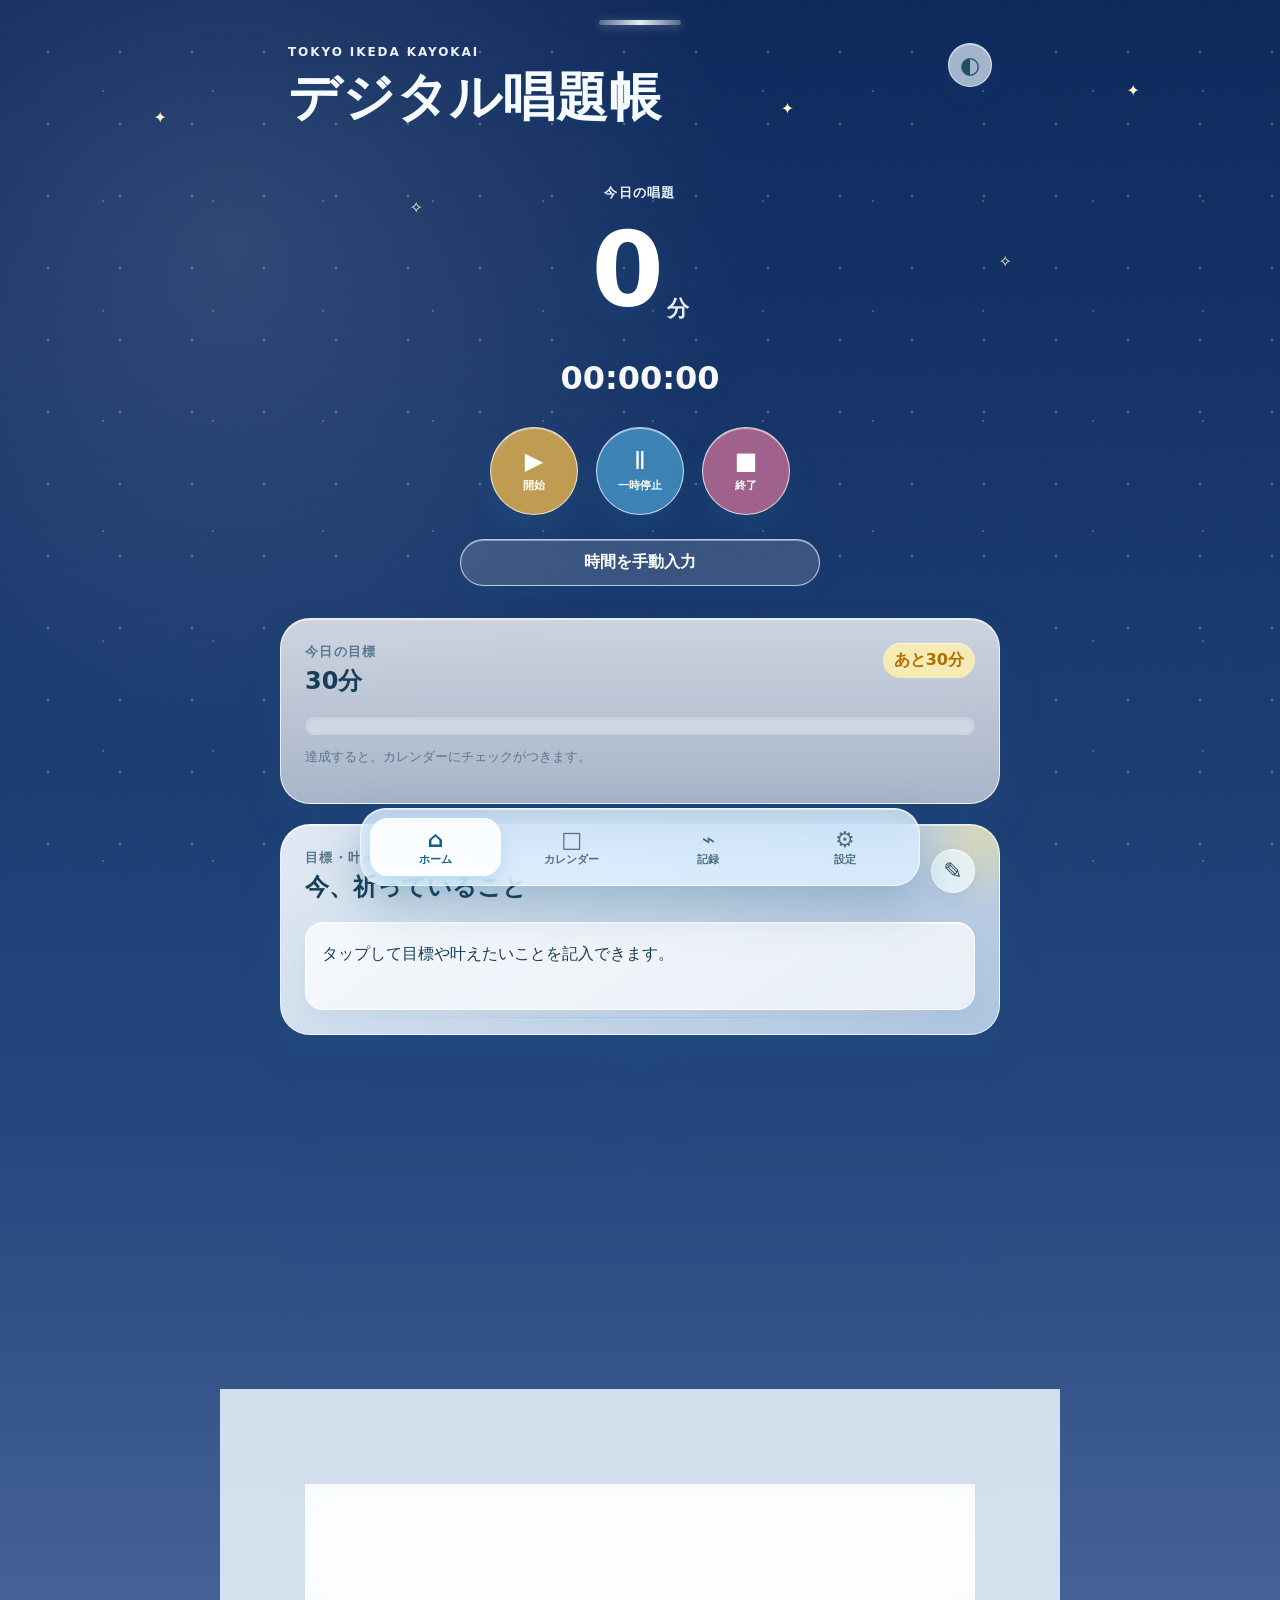
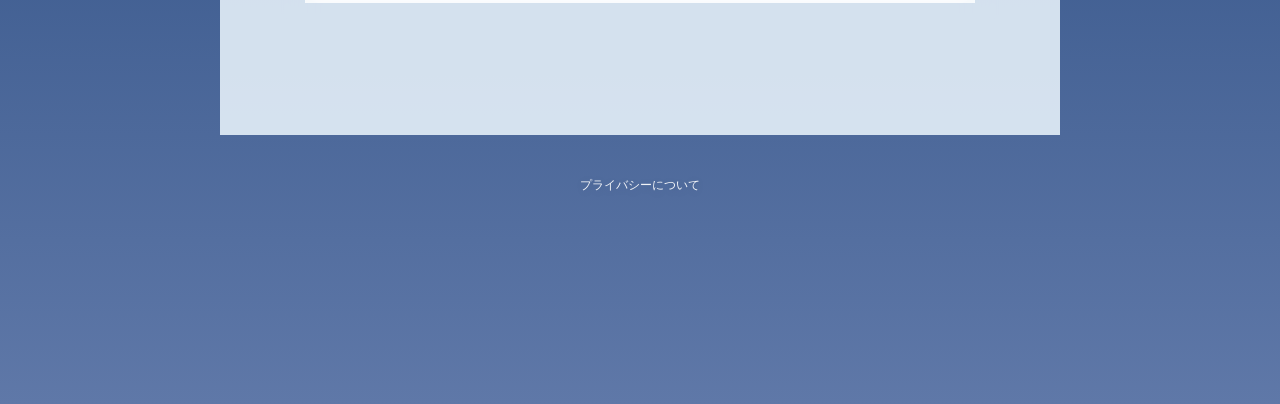
==== index.html @ b2a2d4c6 "Add files via upload" ====
<!DOCTYPE html>
<html lang="ja">
<head>
  <meta charset="UTF-8" />
  <meta name="viewport" content="width=device-width, initial-scale=1.0, viewport-fit=cover" />
  <meta name="theme-color" content="#6aa7b8" />
  <meta name="description" content="Tokyo Ikeda Kayokai デジタル唱題帳。唱題時間、目標、メモを端末内に記録できます。" />
  <title>デジタル唱題帳 | Tokyo Ikeda Kayokai</title>
  <meta property="og:title" content="デジタル唱題帳 | Tokyo Ikeda Kayokai" />
  <meta property="og:description" content="唱題時間、目標、メモを端末内に記録できるデジタル唱題帳です。" />
  <meta property="og:type" content="website" />
  <link rel="manifest" href="manifest.webmanifest" />
  <link rel="icon" href="assets/icons/icon.svg" type="image/svg+xml" />
  <link rel="stylesheet" href="assets/css/style.css" />
</head>
<body>

  <div id="launchScreen" class="launch-screen" aria-hidden="true">
    <div class="launch-mark">
      <span class="launch-sun"></span>
      <span class="launch-wave launch-wave-1"></span>
      <span class="launch-wave launch-wave-2"></span>
    </div>
    <p>Tokyo Ikeda Kayokai</p>
    <strong>デジタル唱題帳</strong>
  </div>

  <div class="paper-texture" aria-hidden="true"></div>
  <div class="sky-decor" aria-hidden="true">
    <div class="cloud cloud-1">☁</div>
    <div class="cloud cloud-2">☁</div>
    <div class="cloud cloud-3">☁</div>
    <div class="stars">
      <span>✦</span><span>✧</span><span>✦</span><span>✧</span><span>✦</span>
    </div>
  </div>

  <main class="app">
    <div class="summer-ribbon" aria-hidden="true"></div>
    <header class="hero">
      <div>
        <p class="brand">Tokyo Ikeda Kayokai</p>
        <h1>デジタル唱題帳</h1></div>
      <button id="themeBtn" class="round-button" aria-label="背景テーマを切り替える">
        <span class="hand-icon">◐</span>
      </button>
    </header>

    <section id="homeView" class="view is-active">
      <section class="card timer-card">
        <p class="small-label">今日の唱題</p>
        <button id="editTodayTotalBtn" class="today-total today-total-button" aria-label="今日の唱題時間を編集">
          <span id="todayMinutes">0</span><small>分</small>
        </button>
        <div id="timerDisplay" class="timer">00:00:00</div>

        <div class="timer-actions">
          <button id="startBtn" class="timer-circle timer-start" aria-label="タイマー開始">
            <span class="timer-circle-icon">▶</span>
            <span class="timer-circle-label">開始</span>
          </button>
          <button id="pauseBtn" class="timer-circle timer-pause" aria-label="タイマー一時停止">
            <span class="timer-circle-icon">Ⅱ</span>
            <span class="timer-circle-label">一時停止</span>
          </button>
          <button id="stopBtn" class="timer-circle timer-stop" aria-label="タイマー終了">
            <span class="timer-circle-icon">■</span>
            <span class="timer-circle-label">終了</span>
          </button>
        </div>

        <div class="manual-entry-area">
          <button id="openManualEntryBtn" class="button glass-button full">時間を手動入力</button>
        </div>
      </section>

      <section class="card">
        <div class="section-heading">
          <div>
            <p class="small-label">今日の目標</p>
            <h2><span id="dailyGoalLabel">30分</span></h2>
          </div>
          <span id="dailyGoalStatus" class="badge">あと30分</span>
        </div>
        <div class="progress-track">
          <div id="dailyProgressBar" class="progress-bar daily-progress"></div>
        </div>
        <p class="muted">達成すると、カレンダーにチェックがつきます。</p>
      </section>

      <section class="card wishes-card">
        <div class="section-heading">
          <div>
            <p class="small-label">目標・叶えたいこと</p>
            <h2>今、祈っていること</h2>
          </div>
          <button id="editWishesBtn" class="round-button edit-wishes-button" aria-label="目標・叶えたいことを編集">✎</button>
        </div>
        <div id="wishesDisplay" class="wishes-display">タップして目標や叶えたいことを記入できます。</div>
        <textarea id="wishesInput" class="wishes-input" placeholder="今祈っていること、叶えたいこと、目標など"></textarea>
        <div id="wishesActions" class="wishes-actions">
          <button id="saveWishesBtn" class="button primary">保存</button>
          <button id="cancelWishesBtn" class="button pale">キャンセル</button>
        </div>
      </section>

      <section class="summary-grid">
        <article class="card mini-card">
          <span>今月の累計</span>
          <strong><span id="monthTotal">0</span>分</strong>
        </article>
        <article class="card mini-card">
          <span>連続記録</span>
          <strong><span class="flame-mark" aria-hidden="true"></span><span id="streakDays">0</span>日</strong>
        </article>
      </section>

      <section class="card">
        <div class="section-heading">
          <div>
            <p class="small-label">月間目標</p>
            <h2><span id="goalMinutesLabel">30時間</span></h2>
          </div>
          <span id="goalPercent" class="badge">0%</span>
        </div>
        <div class="progress-track"><div id="progressBar" class="progress-bar"></div></div>
        <p class="muted">あと <strong id="remainingMinutes">1800</strong>分で達成です。</p>
      </section>

      <section class="card">
        <p class="small-label">今日のメモ</p>
        <textarea id="memo" placeholder="祈ったこと、決意、気づきなど"></textarea>
        <p class="save-note">入力内容は日付ごとに自動保存されます。</p>
      </section>
    </section>

    <section id="calendarView" class="view">
      <section class="card">
        <div class="calendar-head">
          <button id="prevMonth" class="round-button" aria-label="前の月">‹</button>
          <h2 id="calendarTitle"></h2>
          <button id="nextMonth" class="round-button" aria-label="次の月">›</button>
        </div>
        <div class="weekdays">
          <span>日</span><span>月</span><span>火</span><span>水</span><span>木</span><span>金</span><span>土</span>
        </div>
        <div id="calendarGrid" class="calendar-grid"></div>
        <p class="muted">日付をタップすると、唱題時間とメモを確認・編集できます。</p>
      </section>
    </section>

    <section id="recordsView" class="view">
      <section class="card">
        <p class="small-label">最近7日間</p>
        <h2>唱題時間の記録</h2>
        <canvas id="weeklyChart" width="700" height="360"></canvas>
      </section>
      <section class="summary-grid">
        <article class="card mini-card">
          <span>総唱題時間</span>
          <strong><span id="allTimeTotal">0</span>分</strong>
        </article>
        <article class="card mini-card">
          <span>記録した日</span>
          <strong><span id="activeDays">0</span>日</strong>
        </article>
      </section>
    </section>

    <section id="settingsView" class="view">
      <section class="card settings-card">
        <div class="goal-setting-block">
          <span class="setting-title">毎日の目標</span>
          <div class="time-input-row">
            <label><span>時間</span><input id="dailyGoalHoursInput" type="number" min="0" step="1" /></label>
            <label><span>分</span><input id="dailyGoalMinutesInput" type="number" min="0" max="59" step="1" /></label>
          </div>
          <button id="saveDailyGoalBtn" class="button primary full">毎日の目標を保存</button>
        </div>

        <hr />

        <div class="goal-setting-block">
          <span class="setting-title">月間目標</span>
          <div class="time-input-row">
            <label><span>時間</span><input id="goalHoursInput" type="number" min="0" step="1" /></label>
            <label><span>分</span><input id="goalMinutesInput" type="number" min="0" max="59" step="1" /></label>
          </div>
          <button id="saveGoalBtn" class="button primary full">月間目標を保存</button>
        </div>

        <hr />

        <button id="installBtn" class="button pale full" hidden>ホーム画面に追加</button>
        <button id="exportBtn" class="button pale full">記録をバックアップ</button>
        <label class="file-label">
          バックアップを読み込む
          <input id="importInput" type="file" accept="application/json" />
        </label>
        <button id="resetBtn" class="button rose full">すべての記録をリセット</button>
      </section>
    </section>
  </main>

  <dialog id="dayDialog" class="day-dialog">
    <form method="dialog" class="dialog-card">
      <button class="dialog-close" value="cancel" aria-label="閉じる">×</button>
      <p class="small-label">日別記録</p>
      <h2 id="dialogDateTitle"></h2>
      <label>
        <span>唱題時間（分）</span>
        <input id="dialogMinutes" type="number" min="0" step="1" />
      </label>
      <label>
        <span>メモ</span>
        <textarea id="dialogMemo" placeholder="その日の祈りや決意"></textarea>
      </label>
      <button id="saveDayBtn" type="button" class="button primary full">保存する</button>
    </form>
  </dialog>



  <dialog id="editTodayDialog" class="day-dialog">
    <form method="dialog" class="dialog-card">
      <button class="dialog-close" value="cancel" aria-label="閉じる">×</button>
      <p class="small-label">今日の記録を編集</p>
      <h2>合計時間を修正</h2>
      <div class="time-input-row three">
        <label>
          <span>時間</span>
          <input id="editTodayHours" type="number" min="0" step="1" value="0" />
        </label>
        <label>
          <span>分</span>
          <input id="editTodayMinutes" type="number" min="0" max="59" step="1" value="0" />
        </label>
        <label>
          <span>秒</span>
          <input id="editTodaySeconds" type="number" min="0" max="59" step="1" value="0" />
        </label>
      </div>
      <p class="muted">保存すると、今日の合計時間がこの内容に置き換わります。</p>
      <button id="saveTodayTotalBtn" type="button" class="button primary full">合計時間を保存</button>
    </form>
  </dialog>

  <dialog id="manualEntryDialog" class="day-dialog">
    <form method="dialog" class="dialog-card">
      <button class="dialog-close" value="cancel" aria-label="閉じる">×</button>
      <p class="small-label">手動入力</p>
      <h2>唱題時間を追加</h2>
      <div class="time-input-row three">
        <label>
          <span>時間</span>
          <input id="manualHours" type="number" min="0" step="1" value="0" />
        </label>
        <label>
          <span>分</span>
          <input id="manualMinutes" type="number" min="0" max="59" step="1" value="0" />
        </label>
        <label>
          <span>秒</span>
          <input id="manualSeconds" type="number" min="0" max="59" step="1" value="0" />
        </label>
      </div>
      <button id="saveManualEntryBtn" type="button" class="button primary full">この時間を追加</button>
    </form>
  </dialog>


  <footer class="site-footer"><a href="privacy.html">プライバシーについて</a></footer>

  <nav class="bottom-nav" aria-label="画面切り替え">
    <button class="tab is-active" data-view="home" aria-label="ホーム">
      <span class="nav-icon" aria-hidden="true">⌂</span>
      <span class="nav-label">ホーム</span>
    </button>
    <button class="tab" data-view="calendar" aria-label="カレンダー">
      <span class="nav-icon" aria-hidden="true">□</span>
      <span class="nav-label">カレンダー</span>
    </button>
    <button class="tab" data-view="records" aria-label="記録">
      <span class="nav-icon" aria-hidden="true">⌁</span>
      <span class="nav-label">記録</span>
    </button>
    <button class="tab" data-view="settings" aria-label="設定">
      <span class="nav-icon" aria-hidden="true">⚙</span>
      <span class="nav-label">設定</span>
    </button>
  </nav>

  <div id="toast" class="toast" role="status" aria-live="polite"></div>

  <script src="assets/js/app.js"></script>
</body>
</html>
---- assets/css/style.css ----
*{box-sizing:border-box}
:root{
  --sky-1:#59c9f2;
  --sky-2:#bcecff;
  --sky-3:#fff5bf;
  --ink:#24566f;
  --muted:#648498;
  --card:rgba(255,255,255,.72);
  --card-strong:rgba(255,255,255,.84);
  --line:rgba(255,255,255,.68);
  --yellow:#ffbf2f;
  --yellow-deep:#f09a00;
  --blue:#4abce8;
  --pink:#ff8fa9;
  --green:#58b67a;
  --shadow:0 16px 40px rgba(31,113,151,.18)
}
html{scroll-behavior:smooth}
body{
  margin:0;
  min-height:100vh;
  font-family:"M PLUS Rounded 1c","Hiragino Maru Gothic ProN","Yu Gothic","Meiryo",system-ui,sans-serif;
  color:var(--ink);
  background:linear-gradient(180deg,var(--sky-1) 0%,var(--sky-2) 56%,var(--sky-3) 100%);
  background-attachment:fixed;
  transition:background .5s ease,color .5s ease;
  overflow-x:hidden
}
body.theme-evening{
  --sky-1:#ff9f86;
  --sky-2:#ffd6a6;
  --sky-3:#fff3bf;
  --ink:#5a4566
}
body.theme-night{
  --sky-1:#112b5e;
  --sky-2:#284a82;
  --sky-3:#5f75a7;
  --ink:#edf7ff;
  --muted:#c5d8ee;
  --card:rgba(20,44,84,.58);
  --card-strong:rgba(28,54,96,.72);
  --line:rgba(255,255,255,.22);
  --shadow:0 16px 40px rgba(0,0,35,.28)
}
button,input,textarea{font:inherit}
button{cursor:pointer;touch-action:manipulation}
.paper-texture{
  position:fixed;inset:0;pointer-events:none;opacity:.07;
  background-image:url("data:image/svg+xml,%3Csvg xmlns='http://www.w3.org/2000/svg' width='100' height='100'%3E%3Cfilter id='n'%3E%3CfeTurbulence baseFrequency='.75' numOctaves='3' stitchTiles='stitch'/%3E%3C/filter%3E%3Crect width='100%25' height='100%25' filter='url(%23n)' opacity='.12'/%3E%3C/svg%3E")
}
.sky-decor{position:fixed;inset:0;overflow:hidden;pointer-events:none;z-index:0}
.cloud{
  position:absolute;
  color:rgba(255,255,255,.72);
  font-size:70px;
  filter:blur(.2px) drop-shadow(0 6px 10px rgba(36,86,111,.08));
  animation:cloudDrift linear infinite
}
.cloud-1{top:70px;left:-150px;animation-duration:42s}
.cloud-2{top:220px;left:-220px;font-size:52px;animation-duration:58s;animation-delay:-18s}
.cloud-3{top:360px;left:-180px;font-size:40px;animation-duration:49s;animation-delay:-31s}
@keyframes cloudDrift{to{transform:translateX(calc(100vw + 330px))}}
.stars{display:none}
body.theme-night .cloud{color:rgba(214,231,255,.22)}
body.theme-night .stars{display:block;position:absolute;inset:0;color:#fff8c6}
body.theme-night .stars span{position:absolute;animation:twinkle 2.8s ease-in-out infinite}
body.theme-night .stars span:nth-child(1){left:12%;top:12%}
body.theme-night .stars span:nth-child(2){left:32%;top:22%;animation-delay:.8s}
body.theme-night .stars span:nth-child(3){left:61%;top:11%;animation-delay:1.3s}
body.theme-night .stars span:nth-child(4){left:78%;top:28%;animation-delay:.3s}
body.theme-night .stars span:nth-child(5){left:88%;top:9%;animation-delay:1.8s}
@keyframes twinkle{50%{opacity:.3;transform:scale(.72)}}


.app{position:relative;z-index:1;width:min(720px,94%);margin:auto;padding:28px 0 70px}
.hero{display:flex;justify-content:space-between;align-items:center;padding:10px 6px 20px;color:white;text-shadow:0 3px 12px rgba(25,81,112,.22)}
.brand{margin:0;text-transform:uppercase;letter-spacing:.16em;font-size:12px;font-weight:900}
h1{margin:.2em 0 .1em;font-size:clamp(34px,7vw,52px);font-weight:900;letter-spacing:.02em}
h2{margin:.2em 0;font-size:22px}
.subtitle{margin:0;font-weight:700}

.tabs{
  position:sticky;top:8px;z-index:6;
  display:grid;grid-template-columns:repeat(4,1fr);gap:7px;
  padding:8px;background:rgba(255,255,255,.28);backdrop-filter:blur(18px);
  border:1px solid rgba(255,255,255,.48);border-radius:20px;box-shadow:var(--shadow)
}
.tab{
  border:1px solid transparent;border-radius:14px;padding:11px 4px;
  background:rgba(255,255,255,.18);color:var(--ink);font-weight:900
}
.tab.is-active{background:rgba(255,255,255,.72);border-color:rgba(255,255,255,.78);box-shadow:0 6px 16px rgba(33,118,157,.14)}
body.theme-night .tab{color:#eef7ff}
body.theme-night .tab.is-active{background:rgba(255,255,255,.14)}

.view{display:none}.view.is-active{display:block}
.card{
  background:var(--card);border:1px solid var(--line);border-radius:28px;
  padding:22px;margin-top:18px;box-shadow:var(--shadow);backdrop-filter:blur(18px)
}
.timer-card{text-align:center}
.small-label{margin:0;color:var(--muted);font-size:13px;font-weight:900;letter-spacing:.08em}
.today-total{margin:12px 0 4px;font-size:72px;line-height:1;color:var(--yellow-deep);font-weight:900}
.today-total small{font-size:20px;margin-left:5px}
 .timer{
  margin:18px 0;
  min-height:auto;
  display:grid;
  place-items:center;
  font-size:32px;
  font-weight:900;
  font-variant-numeric:tabular-nums;
  background:transparent;
  border:0;
  box-shadow:none;
  padding:0;
}
.timer-actions,.quick-add{display:flex;justify-content:center;gap:10px;flex-wrap:wrap}
.quick-add{margin-top:12px}
.button,.quick-add button{
  border:1px solid rgba(255,255,255,.62);border-radius:999px;padding:12px 18px;
  font-weight:900;transition:transform .18s ease,background .18s ease;
  backdrop-filter:blur(12px)
}
.button:hover,.quick-add button:hover{transform:translateY(-2px)}
.primary{background:rgba(255,191,47,.78);color:white}
.pale{background:rgba(111,210,246,.52);color:var(--ink)}
.rose{background:rgba(255,143,169,.68);color:white}
.quick-add button{background:rgba(255,255,255,.42);color:var(--ink)}
body.theme-night .pale,body.theme-night .quick-add button{color:#eef7ff}
.full{width:100%;margin-top:10px}

.summary-grid{display:grid;grid-template-columns:1fr 1fr;gap:14px}
.mini-card{text-align:center}
.mini-card span{display:block;color:var(--muted);font-size:13px;font-weight:800}
.mini-card strong{display:block;margin-top:8px;font-size:26px}
.flame-mark{
  display:inline-block!important;width:16px;height:22px;margin-right:7px;
  background:linear-gradient(#ffb13b,#ff6b5c);
  clip-path:polygon(50% 0,68% 27%,88% 49%,82% 78%,62% 100%,36% 96%,14% 73%,18% 45%,36% 61%,37% 26%);
  vertical-align:-4px
}
.section-heading{display:flex;justify-content:space-between;align-items:center;gap:10px}
.badge{padding:7px 11px;border-radius:999px;background:rgba(255,244,190,.68);color:var(--yellow-deep);font-weight:900}
.progress-track{height:16px;margin-top:16px;background:rgba(255,255,255,.35);border-radius:999px;overflow:hidden}
.progress-bar{height:100%;width:0;background:linear-gradient(90deg,#ffe36a,#ffae17);border-radius:999px;transition:width .45s ease}
.muted,.save-note{color:var(--muted);font-size:13px}
.save-note{margin:7px 0 0}

textarea,input{
  width:100%;border:1px solid rgba(255,255,255,.6);border-radius:16px;
  background:rgba(255,255,255,.44);color:var(--ink);padding:13px;outline:none;backdrop-filter:blur(10px)
}
body.theme-night textarea,body.theme-night input{background:rgba(255,255,255,.1);color:#eef7ff}
textarea{height:118px;resize:vertical;margin-top:10px}
textarea:focus,input:focus{border-color:#7ed9fa;box-shadow:0 0 0 4px rgba(126,217,250,.18)}

.round-button{
  width:44px;height:44px;border:1px solid rgba(255,255,255,.62);border-radius:50%;
  background:rgba(255,255,255,.34);color:var(--ink);font-size:23px;backdrop-filter:blur(12px)
}
body.theme-night .round-button{color:#eef7ff}

.calendar-head{display:flex;justify-content:space-between;align-items:center}
.weekdays,.calendar-grid{display:grid;grid-template-columns:repeat(7,1fr);gap:6px}
.weekdays{margin:17px 0 7px;text-align:center;color:var(--muted);font-size:12px;font-weight:900}
.calendar-day{
  position:relative;min-height:74px;padding:7px;border:1px solid rgba(255,255,255,.5);
  border-radius:15px;background:rgba(255,255,255,.34);color:var(--ink);text-align:left
}
body.theme-night .calendar-day{color:#eef7ff;background:rgba(255,255,255,.08)}
.calendar-day.is-empty{background:transparent;border-color:transparent}
.calendar-day.is-today{outline:2px solid rgba(255,191,47,.78)}
.calendar-day.has-record::after{content:"";position:absolute;right:8px;bottom:8px;width:9px;height:9px;border-radius:50%;background:var(--yellow)}
.calendar-day .minutes{display:block;margin-top:8px;color:#158bb8;font-size:11px}
body.theme-night .calendar-day .minutes{color:#9ce7ff}

canvas{display:block;width:100%;height:auto;margin-top:12px}
.settings-card label,.dialog-card label{display:grid;gap:8px;font-weight:800}
hr{border:0;border-top:1px solid rgba(255,255,255,.4);margin:22px 0}
.file-label{
  display:block;text-align:center;margin-top:10px;padding:12px;border:1px solid rgba(255,255,255,.62);
  border-radius:999px;background:rgba(255,255,255,.34);font-weight:900;backdrop-filter:blur(12px)
}
.file-label input{display:none}

.day-dialog{border:0;padding:0;background:transparent}
.day-dialog::backdrop{background:rgba(18,49,66,.45);backdrop-filter:blur(4px)}
.dialog-card{
  position:relative;width:min(520px,calc(100vw - 28px));padding:24px;
  background:rgba(248,253,255,.92);border:1px solid rgba(255,255,255,.75);
  border-radius:26px;box-shadow:0 24px 70px rgba(20,47,55,.28);backdrop-filter:blur(20px)
}
.dialog-card label{margin-top:14px}
.dialog-close{position:absolute;top:13px;right:13px;width:36px;height:36px;border:0;border-radius:50%;background:rgba(110,190,220,.25);color:var(--ink);font-size:22px}

.toast{
  position:fixed;left:50%;bottom:24px;z-index:20;transform:translate(-50%,18px);
  padding:11px 17px;border-radius:999px;background:rgba(31,81,106,.88);color:white;
  opacity:0;pointer-events:none;transition:.25s;white-space:nowrap;backdrop-filter:blur(12px)
}
.toast.show{opacity:1;transform:translate(-50%,0)}

@media(max-width:560px){
  .app{width:calc(100% - 18px);padding-top:14px}
  .tabs{gap:3px}.tab{font-size:12px;padding:10px 2px}
  .card{padding:18px;border-radius:23px}
  .today-total{font-size:58px}
  .summary-grid{gap:9px}
  .mini-card strong{font-size:21px}
  .calendar-day{min-height:62px;font-size:12px;padding:5px}
}
@media(prefers-reduced-motion:reduce){*{animation:none!important;transition:none!important}}


/* v2: 夜でも見やすい、明るめのガラスカード */
body.theme-night{
  --ink:#173f5a;
  --muted:#55758a;
  --card:rgba(238,248,255,.84);
  --card-strong:rgba(246,252,255,.92);
  --line:rgba(255,255,255,.78);
  --shadow:0 16px 40px rgba(2,19,55,.28)
}
body.theme-night .hero{
  color:#f5fbff;
}
body.theme-night .tabs{
  background:rgba(222,240,255,.46);
  border-color:rgba(255,255,255,.55)
}
body.theme-night .tab{
  color:#244d68;
  background:rgba(240,249,255,.34)
}
body.theme-night .tab.is-active{
  color:#176f9b;
  background:rgba(255,255,255,.83)
}
body.theme-night .card{
  background:rgba(240,249,255,.84);
  color:#173f5a;
  border-color:rgba(255,255,255,.72)
}
body.theme-night .small-label,
body.theme-night .muted,
body.theme-night .save-note{
  color:#58788d
}
body.theme-night .timer{
  color:#176f9b;
  background:rgba(220,244,255,.72);
  border-color:rgba(255,255,255,.82)
}
body.theme-night .pale,
body.theme-night .quick-add button,
body.theme-night .round-button{
  color:#244d68;
  background:rgba(235,248,255,.68)
}
body.theme-night textarea,
body.theme-night input{
  background:rgba(255,255,255,.82);
  color:#183f57;
  border-color:rgba(66,130,160,.22)
}
body.theme-night .calendar-day{
  color:#183f57;
  background:rgba(246,252,255,.76);
  border-color:rgba(255,255,255,.8)
}
body.theme-night .calendar-day .minutes{
  color:#137da9
}
body.theme-night .weekdays{
  color:#d9ecf8
}
body.theme-night .badge{
  background:rgba(255,239,177,.88);
  color:#b36d00
}

/* 日別記録ダイアログは常に濃い文字 */
.day-dialog .dialog-card,
.day-dialog .dialog-card label,
.day-dialog .dialog-card h2,
.day-dialog .dialog-card .small-label{
  color:#173f5a
}
.day-dialog textarea,
.day-dialog input{
  color:#173f5a !important;
  background:#fffef9 !important
}

/* 時間調整と達成マーク */
.minus-button{
  background:rgba(255,170,184,.48)!important;
  color:#9e425b!important
}
.daily-progress{
  background:linear-gradient(90deg,#71dcbd,#34b98a)
}
.calendar-day.is-achieved::before{
  content:"✓";
  position:absolute;
  right:6px;
  top:5px;
  width:20px;
  height:20px;
  display:grid;
  place-items:center;
  border-radius:50%;
  background:#42bd8c;
  color:white;
  font-size:13px;
  font-weight:900;
  box-shadow:0 3px 8px rgba(43,155,114,.25)
}


/* v3: 手動時間入力と時間・分の目標設定 */
.manual-entry-area{
  margin-top:14px
}
.glass-button{
  background:rgba(255,255,255,.42);
  color:var(--ink);
  border:1px solid rgba(255,255,255,.68);
  backdrop-filter:blur(12px)
}
body.theme-night .glass-button{
  background:rgba(235,248,255,.68);
  color:#244d68
}
.time-input-row{
  display:grid;
  grid-template-columns:repeat(2,minmax(0,1fr));
  gap:12px;
  margin-top:10px
}
.time-input-row.three{
  grid-template-columns:repeat(3,minmax(0,1fr))
}
.time-input-row label{
  display:grid;
  gap:6px;
  text-align:left
}
.time-input-row label span{
  color:var(--muted);
  font-size:13px;
  font-weight:900
}
.setting-title{
  display:block;
  font-weight:900;
  margin-bottom:6px
}
.goal-setting-block + .goal-setting-block{
  margin-top:10px
}
@media(max-width:480px){
  .time-input-row.three{
    gap:7px
  }
  .time-input-row.three input{
    padding:11px 8px
  }
}


/* v4: ヘッダー簡素化、目標・叶えたいこと欄、夜の曜日表示改善 */
.hero{
  align-items:flex-start
}
.hero > div{
  padding-top:2px
}
.hero .subtitle{
  display:none!important
}
body.theme-night .weekdays{
  color:#ffffff;
  text-shadow:0 2px 8px rgba(0,0,35,.35)
}
body.theme-night .weekdays span{
  background:rgba(255,255,255,.14);
  border:1px solid rgba(255,255,255,.2);
  border-radius:999px;
  padding:5px 0
}
.wishes-card{
  background:rgba(255,255,255,.8)
}
.wishes-display{
  margin-top:14px;
  min-height:72px;
  white-space:pre-wrap;
  line-height:1.8;
  padding:16px;
  border-radius:18px;
  background:rgba(255,255,255,.4);
  border:1px solid rgba(255,255,255,.58);
  color:var(--ink)
}
.wishes-display.is-empty{
  color:var(--muted)
}
.wishes-input,
.wishes-actions{
  display:none
}
.wishes-card.is-editing .wishes-display{
  display:none
}
.wishes-card.is-editing .wishes-input{
  display:block
}
.wishes-card.is-editing .wishes-actions{
  display:flex;
  gap:10px;
  margin-top:10px
}
.edit-wishes-button{
  flex:0 0 auto
}
body.theme-night .wishes-card{
  background:rgba(240,249,255,.88)
}
body.theme-night .wishes-display{
  background:rgba(255,255,255,.72);
  color:#173f5a;
  border-color:rgba(255,255,255,.82)
}




/* v7: アプリ風ブラッシュアップ */
:root{
  --app-max:720px;
  --radius-xl:30px;
  --radius-lg:24px;
  --radius-md:18px;
  --space-1:8px;
  --space-2:12px;
  --space-3:16px;
  --space-4:20px;
  --space-5:24px;
}
body{
  padding-bottom:110px
}
.app{
  width:min(var(--app-max),calc(100% - 20px));
  padding:20px 0 120px
}
.summer-ribbon{
  width:82px;
  height:5px;
  margin:0 auto 8px;
  border-radius:999px;
  background:linear-gradient(90deg,rgba(255,255,255,.28),rgba(255,255,255,.92),rgba(255,255,255,.28));
  box-shadow:0 2px 10px rgba(255,255,255,.25)
}
.hero{
  padding:10px 8px 14px
}
.hero h1{
  line-height:1.1;
  letter-spacing:.015em
}
.brand{
  opacity:.95
}
.card{
  border-radius:var(--radius-xl);
  padding:var(--space-5);
  margin-top:var(--space-4);
  box-shadow:0 18px 44px rgba(31,113,151,.16)
}
.timer-card{
  padding-top:28px
}
.today-total{
  margin:14px 0 8px
}
.timer{
  margin:18px 0;
  min-height:62px;
  display:grid;
  place-items:center
}
.timer-actions{
  gap:12px
}
.timer-actions .button{
  min-width:112px
}
.button,
.quick-add button,
.round-button,
.file-label,
.history-toggle,
.history-delete{
  min-height:44px;
  box-shadow:inset 0 1px 0 rgba(255,255,255,.4),0 8px 18px rgba(33,118,157,.10)
}
.button:active,
.quick-add button:active,
.round-button:active{
  transform:translateY(1px) scale(.99)
}
.summary-grid{
  gap:12px
}
.mini-card{
  padding:20px 16px
}
.mini-card strong{
  margin-top:10px
}
.progress-track{
  height:18px;
  box-shadow:inset 0 1px 4px rgba(34,91,116,.10)
}
.wishes-display{
  min-height:88px
}
textarea{
  line-height:1.65
}
.calendar-grid{
  gap:7px
}
.calendar-day{
  transition:transform .16s ease,background .16s ease
}
.calendar-day:active{
  transform:scale(.97)
}
.day-dialog .dialog-card{
  border-radius:28px
}
.bottom-nav{
  position:fixed;
  left:50%;
  bottom:max(14px,env(safe-area-inset-bottom));
  transform:translateX(-50%);
  z-index:50;
  width:min(560px,calc(100% - 24px));
  display:grid;
  grid-template-columns:repeat(4,1fr);
  gap:6px;
  padding:9px;
  border-radius:26px;
  background:rgba(245,252,255,.72);
  border:1px solid rgba(255,255,255,.78);
  box-shadow:0 18px 45px rgba(15,80,114,.24);
  backdrop-filter:blur(22px) saturate(140%)
}
.bottom-nav .tab{
  position:relative;
  display:flex;
  flex-direction:column;
  align-items:center;
  justify-content:center;
  gap:3px;
  min-height:58px;
  border:1px solid transparent;
  border-radius:18px;
  padding:7px 4px;
  background:transparent;
  color:#52768a;
  font-weight:900
}
.bottom-nav .tab.is-active{
  color:#167fab;
  background:rgba(255,255,255,.82);
  border-color:rgba(255,255,255,.9);
  box-shadow:0 8px 20px rgba(52,145,183,.18)
}
.nav-icon{
  font-size:22px;
  line-height:1
}
.nav-label{
  font-size:11px;
  line-height:1
}
body.theme-night .bottom-nav{
  background:rgba(222,240,255,.78);
  border-color:rgba(255,255,255,.74)
}
body.theme-night .bottom-nav .tab{
  color:#4d6f84;
  background:transparent
}
body.theme-night .bottom-nav .tab.is-active{
  color:#125f88;
  background:rgba(255,255,255,.86)
}
.view{
  animation:viewFade .22s ease
}
@keyframes viewFade{
  from{opacity:.35;transform:translateY(4px)}
  to{opacity:1;transform:translateY(0)}
}
@media(max-width:560px){
  .app{
    width:calc(100% - 16px);
    padding-top:12px
  }
  .card{
    padding:20px;
    margin-top:14px;
    border-radius:24px
  }
  .timer-actions .button{
    min-width:94px;
    padding-inline:15px
  }
  .bottom-nav{
    width:calc(100% - 16px);
    bottom:max(8px,env(safe-area-inset-bottom));
    border-radius:22px
  }
}

/* v8: 今日の唱題時間の枠を廃止 */
body.theme-night .timer{
  background:transparent;
  border:0;
  box-shadow:none;
}


/* v9: 最終ブラッシュアップ */

/* 今日の唱題を主役に */
.today-total{
  font-size:clamp(72px,16vw,104px);
  line-height:.95;
  margin:18px 0 8px;
  letter-spacing:-.03em;
  text-shadow:0 8px 18px rgba(240,154,0,.12)
}
.today-total small{
  font-size:22px;
  margin-left:6px;
  letter-spacing:0
}
.timer-card{
  background:
    linear-gradient(180deg,rgba(255,255,255,.84),rgba(255,255,255,.66));
  border-color:rgba(255,255,255,.86)
}
body.theme-night .timer-card{
  background:
    linear-gradient(180deg,rgba(247,252,255,.92),rgba(225,243,255,.84))
}

/* 今日の目標と月間目標を統一 */
#homeView > .card:not(.timer-card):not(.wishes-card):not(:last-child){
  background:
    linear-gradient(180deg,rgba(255,255,255,.78),rgba(255,255,255,.62))
}
#homeView > .card .section-heading h2{
  font-size:24px;
  margin-top:4px
}
#dailyGoalStatus,
#goalPercent{
  min-width:72px;
  text-align:center;
  box-shadow:inset 0 1px 0 rgba(255,255,255,.5)
}
.daily-progress,
#progressBar{
  box-shadow:0 4px 12px rgba(255,175,23,.18)
}

/* 今祈っていることを、やさしい付箋風ガラスカードに */
.wishes-card{
  position:relative;
  overflow:hidden;
  background:
    linear-gradient(145deg,rgba(255,255,255,.88),rgba(255,250,218,.66));
  border-color:rgba(255,255,255,.9)
}
.wishes-card::before{
  content:"";
  position:absolute;
  width:140px;
  height:140px;
  right:-52px;
  top:-58px;
  border-radius:50%;
  background:radial-gradient(circle,rgba(255,226,114,.38),rgba(255,226,114,0) 72%);
  pointer-events:none
}
.wishes-card::after{
  content:"";
  position:absolute;
  left:26px;
  right:26px;
  bottom:16px;
  height:1px;
  background:linear-gradient(90deg,transparent,rgba(89,162,187,.22),transparent)
}
.wishes-display{
  position:relative;
  z-index:1;
  font-size:16px;
  line-height:1.9;
  background:rgba(255,255,255,.38);
  border:1px solid rgba(255,255,255,.66);
  box-shadow:inset 0 1px 0 rgba(255,255,255,.6)
}
body.theme-night .wishes-card{
  background:
    linear-gradient(145deg,rgba(244,251,255,.94),rgba(222,239,255,.86))
}

/* 雲の動きをよりゆっくり自然に */
.cloud{
  opacity:.72;
  animation-timing-function:linear;
  will-change:transform;
  filter:blur(.3px) drop-shadow(0 8px 14px rgba(36,86,111,.07))
}
.cloud-1{
  animation-duration:72s
}
.cloud-2{
  animation-duration:96s;
  animation-delay:-28s
}
.cloud-3{
  animation-duration:84s;
  animation-delay:-47s
}
@keyframes cloudDrift{
  from{transform:translateX(0) translateY(0)}
  25%{transform:translateX(calc((100vw + 330px)*.25)) translateY(-6px)}
  50%{transform:translateX(calc((100vw + 330px)*.5)) translateY(2px)}
  75%{transform:translateX(calc((100vw + 330px)*.75)) translateY(-4px)}
  to{transform:translateX(calc(100vw + 330px)) translateY(0)}
}

/* カード全体の統一感 */
.card{
  box-shadow:
    0 18px 44px rgba(31,113,151,.14),
    inset 0 1px 0 rgba(255,255,255,.52)
}
.small-label{
  letter-spacing:.1em
}
.section-heading{
  align-items:flex-start
}

@media(max-width:560px){
  .today-total{
    font-size:clamp(66px,20vw,88px)
  }
  .wishes-display{
    font-size:15px
  }
}

/* v10 */
.today-total,
.today-total-button{
  background:transparent!important;
  border:none!important;
  box-shadow:none!important;
  outline:none!important;
}


/* v11: アプリ仕上げ */

/* 起動画面 */
.launch-screen{
  position:fixed;
  inset:0;
  z-index:999;
  display:grid;
  place-content:center;
  justify-items:center;
  gap:10px;
  background:linear-gradient(180deg,#59c9f2,#bcecff 68%,#fff5bf);
  color:white;
  text-align:center;
  transition:opacity .5s ease,visibility .5s ease;
}
.launch-screen.is-hidden{
  opacity:0;
  visibility:hidden;
}
.launch-screen p{
  margin:10px 0 0;
  font-size:12px;
  font-weight:900;
  letter-spacing:.16em;
}
.launch-screen strong{
  font-size:26px;
  letter-spacing:.03em;
}
.launch-mark{
  position:relative;
  width:92px;
  height:92px;
  border-radius:28px;
  background:rgba(255,255,255,.3);
  border:1px solid rgba(255,255,255,.6);
  box-shadow:0 18px 40px rgba(35,117,151,.2);
  overflow:hidden;
}
.launch-sun{
  position:absolute;
  width:30px;
  height:30px;
  border-radius:50%;
  background:#ffe36b;
  top:16px;
  right:16px;
  box-shadow:0 0 0 8px rgba(255,227,107,.14);
}
.launch-wave{
  position:absolute;
  left:-12px;
  width:118px;
  height:44px;
  border-radius:50%;
  background:rgba(255,255,255,.66);
}
.launch-wave-1{bottom:-10px}
.launch-wave-2{bottom:-24px;opacity:.6}

/* 今日の唱題を数字だけで主役に */
.timer-card{
  background:transparent!important;
  border:none!important;
  box-shadow:none!important;
  backdrop-filter:none!important;
  padding-top:18px;
  padding-bottom:12px;
}
.timer-card .small-label{
  color:rgba(255,255,255,.95);
  text-shadow:0 2px 10px rgba(28,92,122,.22);
}
body.theme-night .timer-card .small-label{
  color:#eef8ff;
}
.today-total,
.today-total-button{
  display:inline-flex;
  align-items:flex-end;
  justify-content:center;
  background:transparent!important;
  border:none!important;
  box-shadow:none!important;
  outline:none!important;
  color:white;
  text-shadow:0 8px 24px rgba(24,92,125,.28);
}
body.theme-evening .today-total,
body.theme-night .today-total{
  color:#ffffff;
}
.today-total small{
  color:rgba(255,255,255,.9);
}
.timer{
  color:rgba(255,255,255,.96)!important;
  text-shadow:0 3px 14px rgba(25,80,110,.25);
}

/* 丸いフローティング風タイマーボタン */
.timer-actions{
  margin-top:18px;
  gap:18px;
}
.timer-circle{
  width:88px;
  height:88px;
  border-radius:50%;
  border:1px solid rgba(255,255,255,.7);
  display:flex;
  flex-direction:column;
  align-items:center;
  justify-content:center;
  gap:5px;
  color:white;
  backdrop-filter:blur(18px);
  box-shadow:
    inset 0 1px 0 rgba(255,255,255,.46),
    0 14px 28px rgba(31,113,151,.2);
  transition:transform .18s ease,box-shadow .18s ease;
}
.timer-circle:hover{transform:translateY(-3px)}
.timer-circle:active{transform:translateY(1px) scale(.98)}
.timer-circle-icon{
  font-size:24px;
  line-height:1;
}
.timer-circle-label{
  font-size:11px;
  font-weight:900;
}
.timer-start{background:rgba(255,190,47,.76)}
.timer-pause{background:rgba(77,190,229,.64)}
.timer-stop{background:rgba(255,130,159,.68)}
body.theme-night .timer-start{background:rgba(255,194,72,.72)}
body.theme-night .timer-pause{background:rgba(80,170,220,.66)}
body.theme-night .timer-stop{background:rgba(226,120,157,.68)}

/* 手動入力ボタン */
.manual-entry-area .glass-button{
  max-width:360px;
  margin-inline:auto;
  background:rgba(255,255,255,.34);
  color:white;
  border-color:rgba(255,255,255,.68);
  text-shadow:0 2px 8px rgba(27,88,117,.18);
}
body.theme-night .manual-entry-area .glass-button{
  color:white;
  background:rgba(255,255,255,.15);
}

/* 時間帯別の空 */
body{
  background:
    linear-gradient(180deg,#4ec7f3 0%,#aee9ff 58%,#fff4bd 100%);
}
body.theme-evening{
  background:
    linear-gradient(180deg,#ff9678 0%,#ffc9a0 48%,#ffe7bb 100%);
}
body.theme-night{
  background:
    radial-gradient(circle at 18% 12%,rgba(255,255,255,.12),transparent 25%),
    linear-gradient(180deg,#0f2a5d 0%,#24477d 56%,#5f78a8 100%);
}
body.theme-night::after{
  content:"";
  position:fixed;
  inset:0;
  pointer-events:none;
  background-image:
    radial-gradient(circle,rgba(255,255,255,.82) 0 1px,transparent 1.7px),
    radial-gradient(circle,rgba(255,245,180,.7) 0 1px,transparent 1.5px);
  background-size:72px 72px,110px 110px;
  background-position:12px 16px,48px 36px;
  opacity:.32;
  z-index:0;
}

/* 祈りカードを高級感あるガラスへ */
.wishes-card{
  background:
    linear-gradient(145deg,rgba(255,255,255,.82),rgba(255,255,255,.56));
  border:1px solid rgba(255,255,255,.82);
  box-shadow:
    0 20px 44px rgba(31,113,151,.16),
    inset 0 1px 0 rgba(255,255,255,.72);
}
.wishes-display{
  background:rgba(255,255,255,.3);
  border-color:rgba(255,255,255,.66);
  box-shadow:
    inset 0 1px 0 rgba(255,255,255,.66),
    0 8px 18px rgba(48,123,155,.06);
}
body.theme-night .wishes-card{
  background:
    linear-gradient(145deg,rgba(242,249,255,.92),rgba(219,237,255,.76));
}

/* iPhoneカレンダー風 */
.weekdays{
  font-size:11px;
  text-transform:uppercase;
  letter-spacing:.08em;
}
.calendar-grid{
  gap:8px;
}
.calendar-day{
  min-height:78px;
  border-radius:18px;
  background:rgba(255,255,255,.58);
  border:1px solid rgba(255,255,255,.74);
  box-shadow:inset 0 1px 0 rgba(255,255,255,.62);
}
.calendar-day strong{
  display:inline-grid;
  place-items:center;
  min-width:28px;
  height:28px;
  border-radius:50%;
}
.calendar-day.is-today strong{
  background:#ffb52a;
  color:white;
}
.calendar-day.is-today{
  outline:none;
}
.calendar-day.has-record{
  background:rgba(255,255,255,.72);
}
.calendar-day.is-achieved{
  background:linear-gradient(180deg,rgba(255,255,255,.82),rgba(224,249,239,.8));
}
body.theme-night .calendar-day{
  background:rgba(247,252,255,.82);
}
body.theme-night .calendar-day.is-achieved{
  background:linear-gradient(180deg,rgba(255,255,255,.9),rgba(222,246,239,.88));
}

/* ホームカード全体の階層 */
#homeView > .card:not(.timer-card),
.summary-grid .card{
  box-shadow:
    0 18px 40px rgba(31,113,151,.13),
    inset 0 1px 0 rgba(255,255,255,.62);
}
.bottom-nav{
  box-shadow:
    0 18px 48px rgba(15,80,114,.26),
    inset 0 1px 0 rgba(255,255,255,.58);
}

/* 設定画面のテーマ切替をわかりやすく */
#themeMode{
  appearance:none;
  background-image:
    linear-gradient(45deg,transparent 50%,#4e7488 50%),
    linear-gradient(135deg,#4e7488 50%,transparent 50%);
  background-position:
    calc(100% - 18px) calc(50% - 2px),
    calc(100% - 13px) calc(50% - 2px);
  background-size:5px 5px,5px 5px;
  background-repeat:no-repeat;
  padding-right:38px;
}

/* 小画面最適化 */
@media(max-width:560px){
  .timer-circle{
    width:78px;
    height:78px;
  }
  .timer-circle-icon{
    font-size:21px;
  }
  .calendar-day{
    min-height:68px;
  }
}

.site-footer{
  position:relative;
  z-index:2;
  width:min(720px,calc(100% - 24px));
  margin:0 auto 100px;
  text-align:center;
  font-size:12px
}
.site-footer a{
  color:rgba(255,255,255,.92);
  text-decoration:none;
  text-shadow:0 2px 8px rgba(20,70,100,.2)
}
.site-footer a:hover{text-decoration:underline}
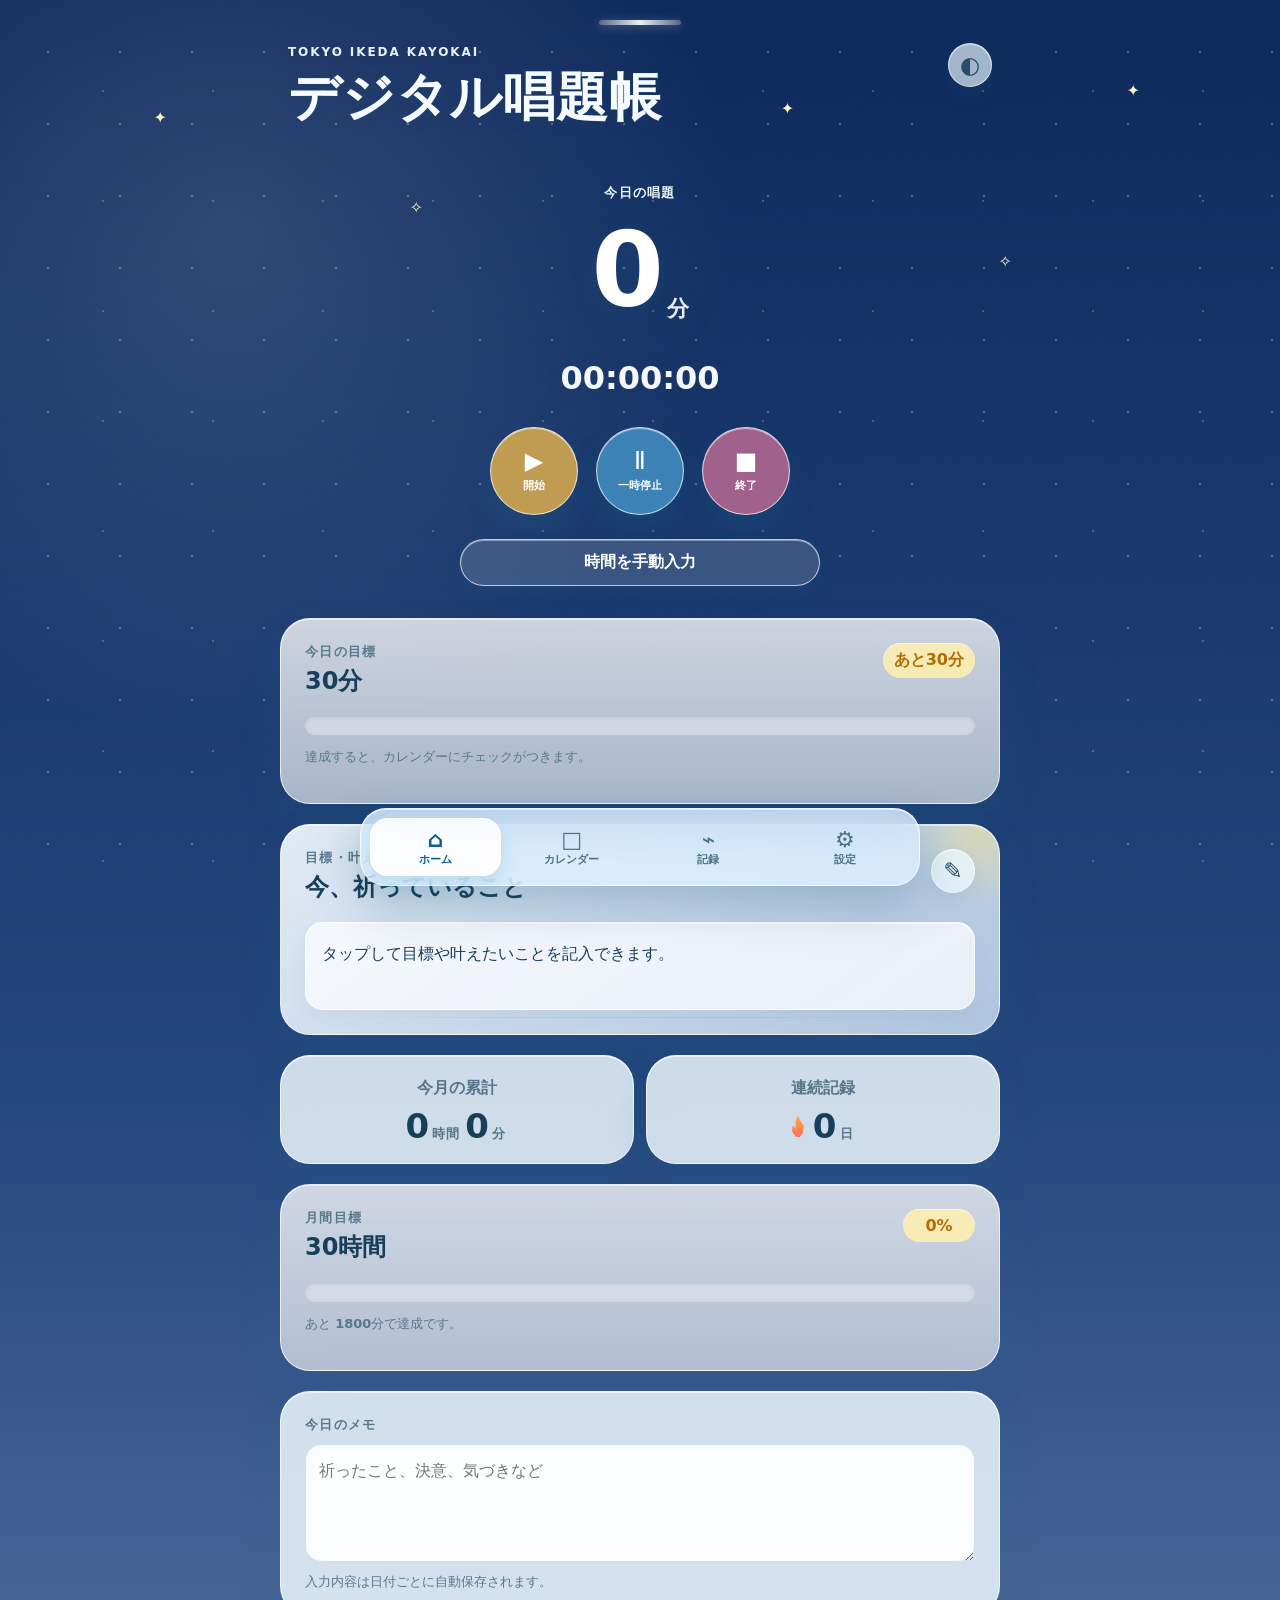
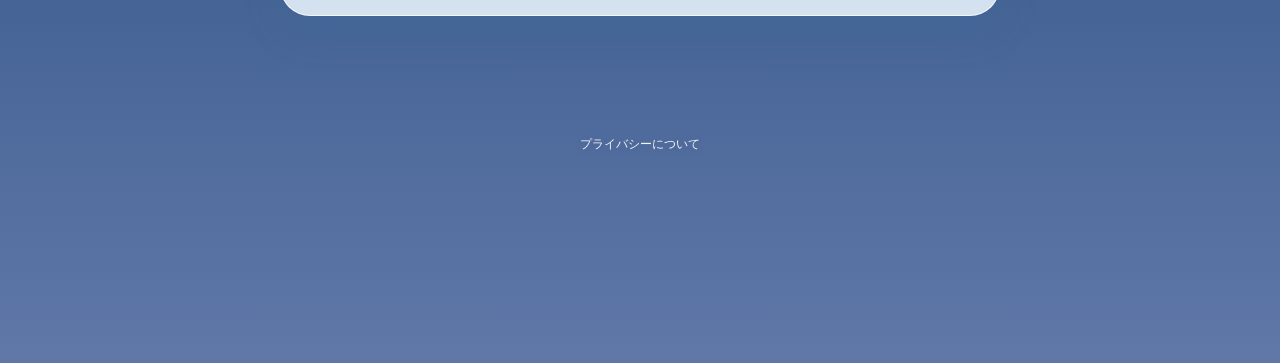
==== commit f1128f93: "Add files via upload" ====
--- a/index.html
+++ b/index.html
@@ -106,12 +106,18 @@
 
       <section class="summary-grid">
         <article class="card mini-card">
-          <span>今月の累計</span>
-          <strong><span id="monthTotal">0</span>分</strong>
+          <span class="mini-card-label">今月の累計</span>
+          <strong class="stat-value month-total-value">
+            <span class="stat-number" id="monthTotalHours">0</span><span class="stat-unit">時間</span>
+            <span class="stat-number" id="monthTotalMinutes">0</span><span class="stat-unit">分</span>
+          </strong>
         </article>
         <article class="card mini-card">
-          <span>連続記録</span>
-          <strong><span class="flame-mark" aria-hidden="true"></span><span id="streakDays">0</span>日</strong>
+          <span class="mini-card-label">連続記録</span>
+          <strong class="stat-value streak-value">
+            <span class="flame-mark" aria-hidden="true"></span>
+            <span class="stat-number" id="streakDays">0</span><span class="stat-unit">日</span>
+          </strong>
         </article>
       </section>
 
@@ -157,12 +163,17 @@
       </section>
       <section class="summary-grid">
         <article class="card mini-card">
-          <span>総唱題時間</span>
-          <strong><span id="allTimeTotal">0</span>分</strong>
+          <span class="mini-card-label">総唱題時間</span>
+          <strong class="stat-value record-total-value">
+            <span class="stat-number" id="allTimeHours">0</span><span class="stat-unit">時間</span>
+            <span class="stat-number" id="allTimeMinutes">0</span><span class="stat-unit">分</span>
+          </strong>
         </article>
         <article class="card mini-card">
-          <span>記録した日</span>
-          <strong><span id="activeDays">0</span>日</strong>
+          <span class="mini-card-label">記録した日</span>
+          <strong class="stat-value active-days-value">
+            <span class="stat-number" id="activeDays">0</span><span class="stat-unit">日</span>
+          </strong>
         </article>
       </section>
     </section>
--- a/assets/css/style.css
+++ b/assets/css/style.css
@@ -133,8 +133,8 @@
 
 .summary-grid{display:grid;grid-template-columns:1fr 1fr;gap:14px}
 .mini-card{text-align:center}
-.mini-card span{display:block;color:var(--muted);font-size:13px;font-weight:800}
-.mini-card strong{display:block;margin-top:8px;font-size:26px}
+.mini-card span{display:block;color:var(--muted);font-size:16px;font-weight:850;line-height:1.45}
+.mini-card strong{display:block;margin-top:10px;font-size:34px;line-height:1.15;letter-spacing:.01em}
 .flame-mark{
   display:inline-block!important;width:16px;height:22px;margin-right:7px;
   background:linear-gradient(#ffb13b,#ff6b5c);
@@ -208,7 +208,8 @@
   .card{padding:18px;border-radius:23px}
   .today-total{font-size:58px}
   .summary-grid{gap:9px}
-  .mini-card strong{font-size:21px}
+  .mini-card span{font-size:15px}
+  .mini-card strong{font-size:29px}
   .calendar-day{min-height:62px;font-size:12px;padding:5px}
 }
 @media(prefers-reduced-motion:reduce){*{animation:none!important;transition:none!important}}
@@ -1084,3 +1085,77 @@
   text-shadow:0 2px 8px rgba(20,70,100,.2)
 }
 .site-footer a:hover{text-decoration:underline}
+
+
+/* v1.2: 月間累計・連続記録の横書き表示 */
+.mini-card .mini-card-label{
+  display:block;
+  color:var(--muted);
+  font-size:16px;
+  font-weight:850;
+  line-height:1.45;
+}
+.mini-card .stat-value{
+  display:flex;
+  align-items:baseline;
+  justify-content:center;
+  flex-wrap:nowrap;
+  gap:3px;
+  margin-top:10px;
+  line-height:1;
+  white-space:nowrap;
+}
+.mini-card .stat-number{
+  display:inline;
+  color:inherit;
+  font-size:34px;
+  font-weight:900;
+  line-height:1;
+}
+.mini-card .stat-unit{
+  display:inline;
+  color:var(--muted);
+  font-size:13px;
+  font-weight:800;
+  line-height:1;
+  margin-right:3px;
+}
+.mini-card .flame-mark{
+  flex:0 0 auto;
+  align-self:center;
+  margin-right:4px;
+}
+@media(max-width:560px){
+  .mini-card .mini-card-label{font-size:15px}
+  .mini-card .stat-number{font-size:29px}
+  .mini-card .stat-unit{font-size:11px}
+  .mini-card .stat-value{gap:2px}
+}
+@media(max-width:370px){
+  .mini-card{padding-left:10px;padding-right:10px}
+  .mini-card .stat-number{font-size:25px}
+  .mini-card .stat-unit{font-size:10px;margin-right:1px}
+}
+
+
+/* v1.3: 記録ページの集計表示をホームと統一 */
+#recordsView .summary-grid .mini-card{
+  text-align:center;
+}
+#recordsView .record-total-value,
+#recordsView .active-days-value{
+  display:flex;
+  align-items:baseline;
+  justify-content:center;
+  flex-wrap:nowrap;
+  white-space:nowrap;
+}
+#recordsView .stat-unit{
+  font-size:13px;
+}
+@media(max-width:560px){
+  #recordsView .stat-unit{font-size:11px}
+}
+@media(max-width:370px){
+  #recordsView .stat-unit{font-size:10px}
+}
